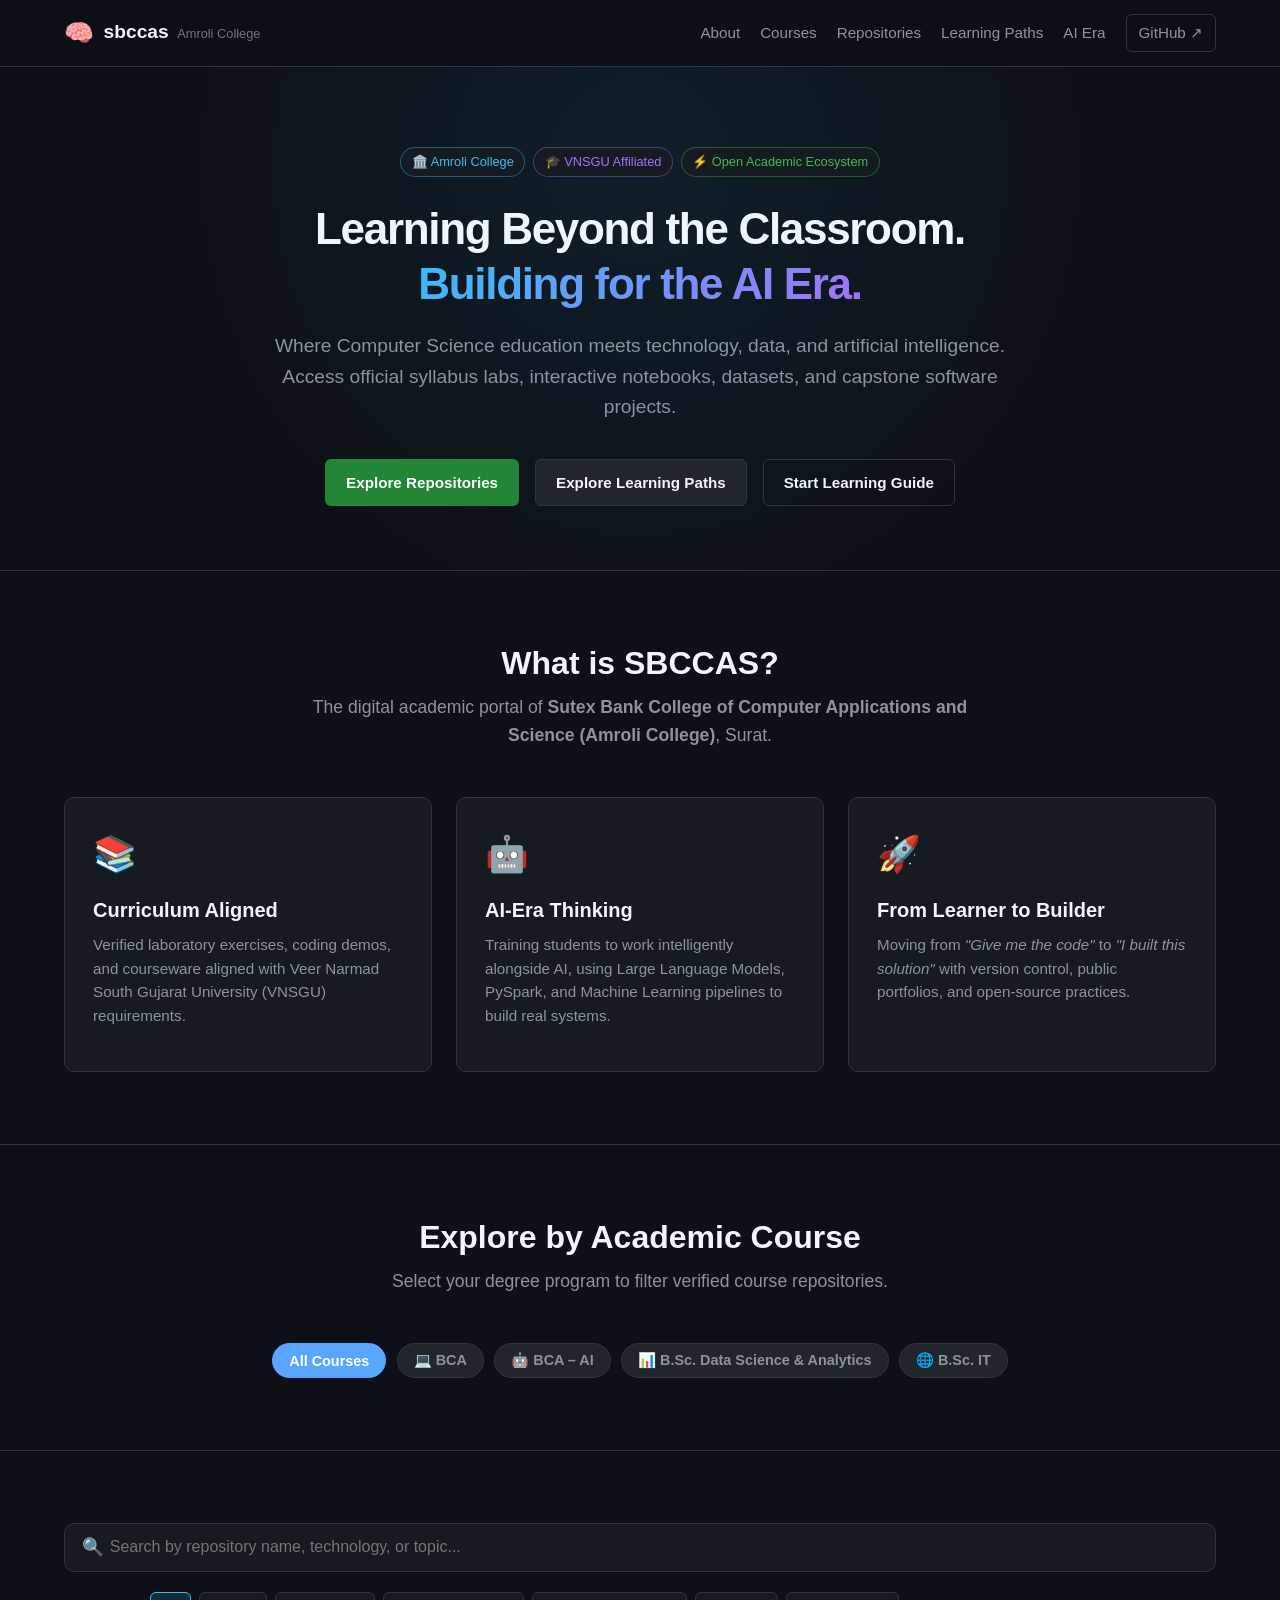
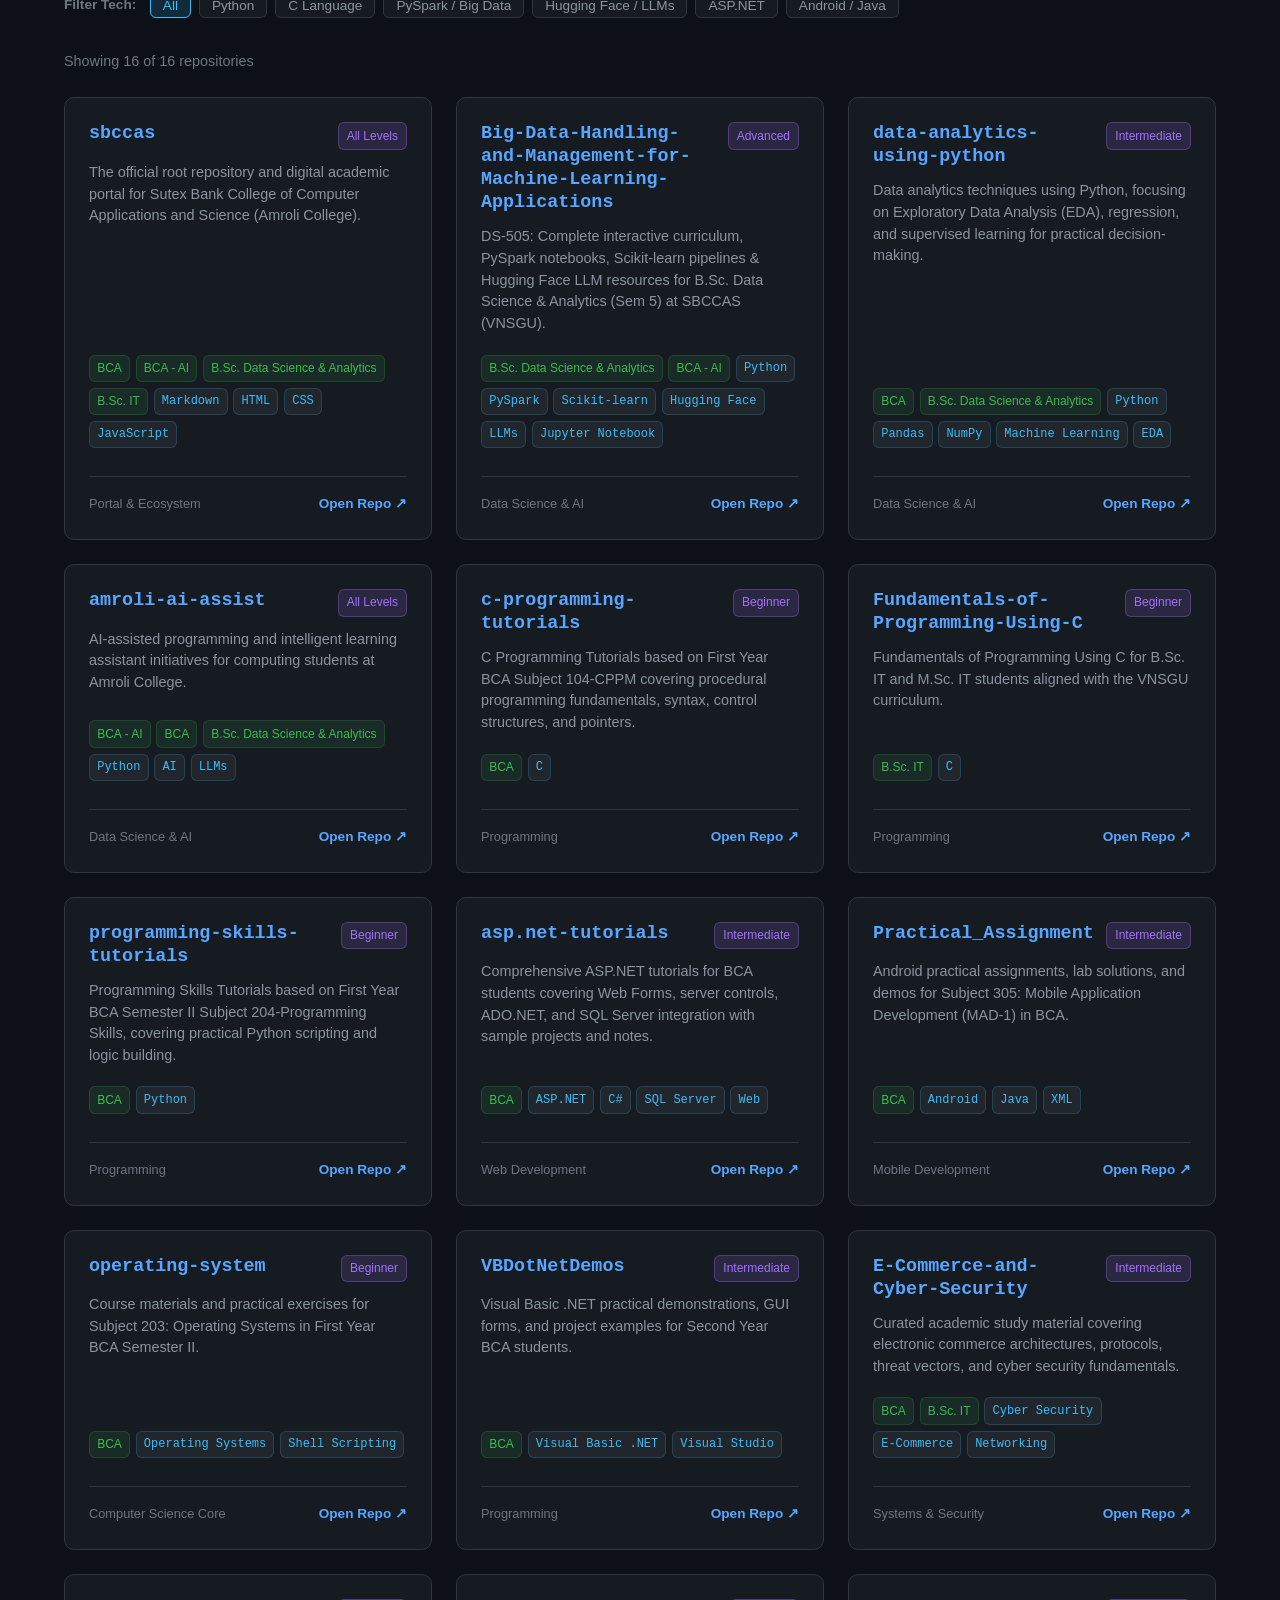
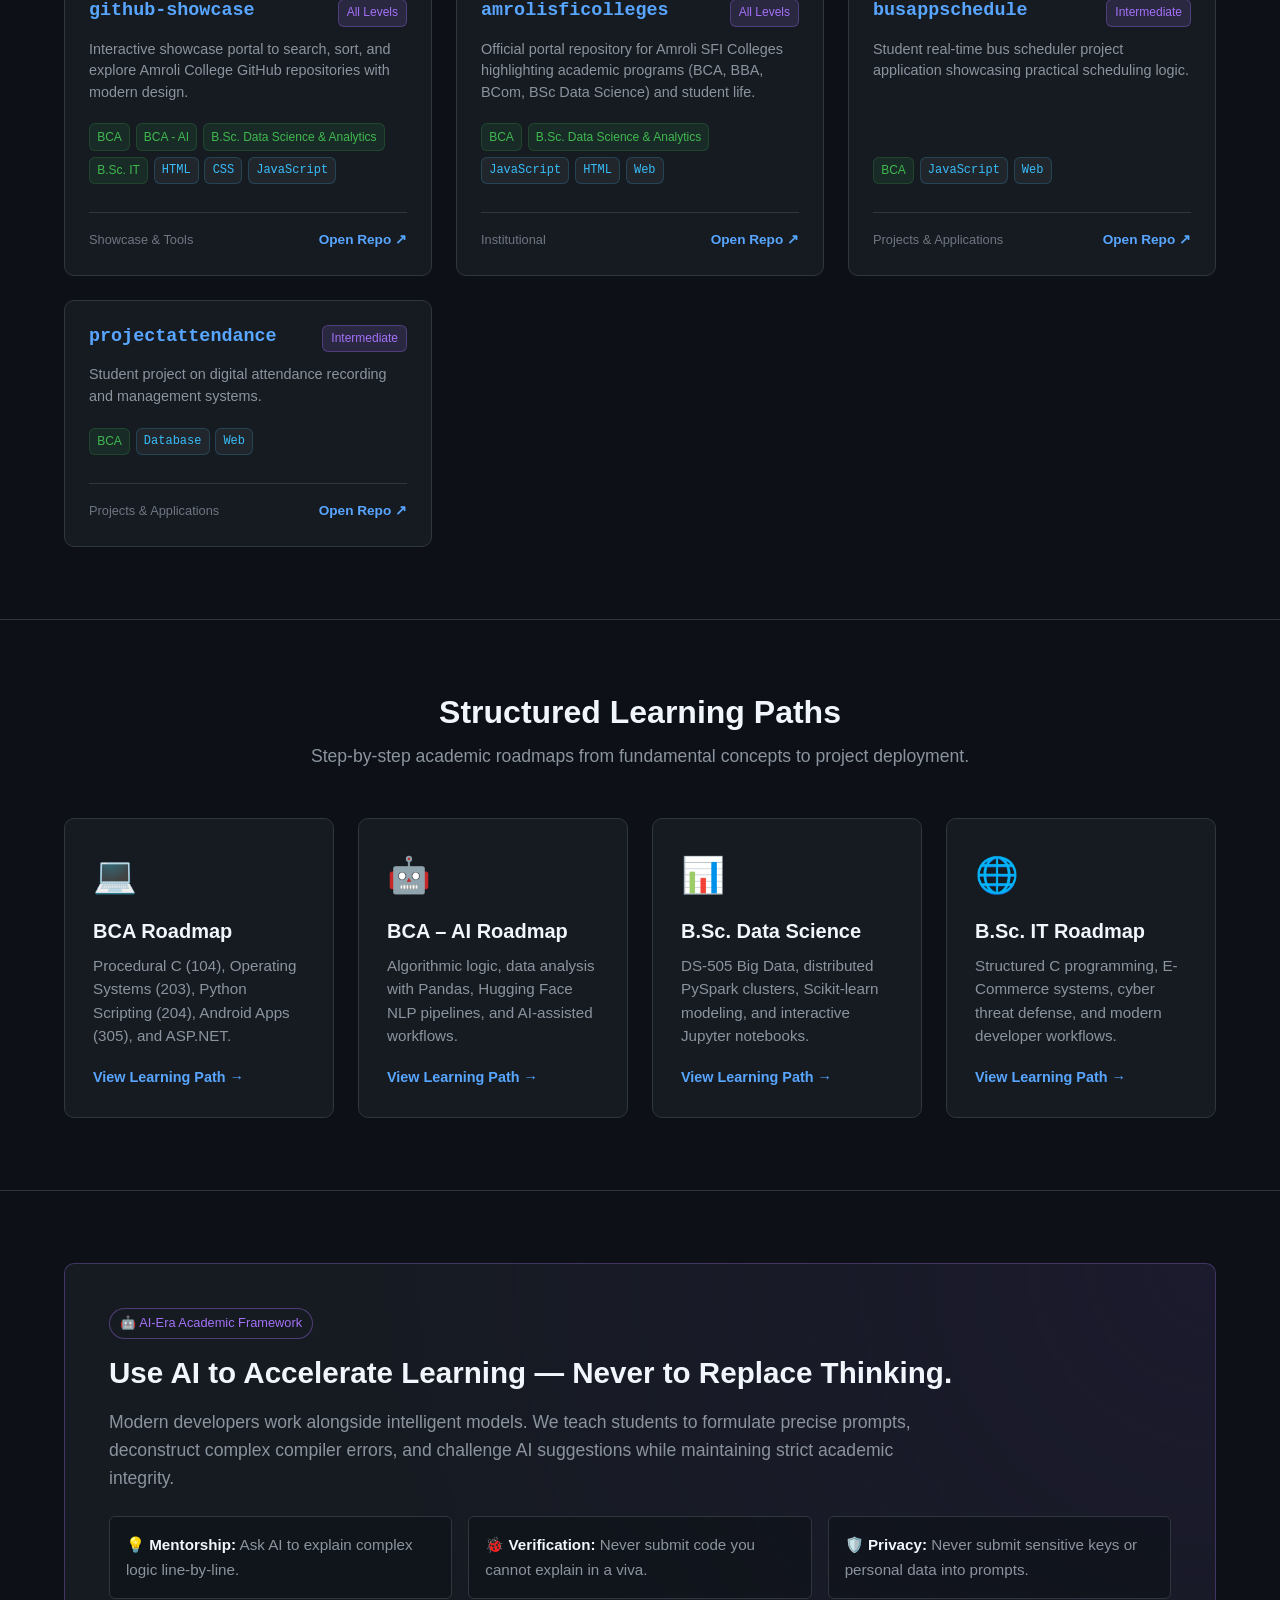
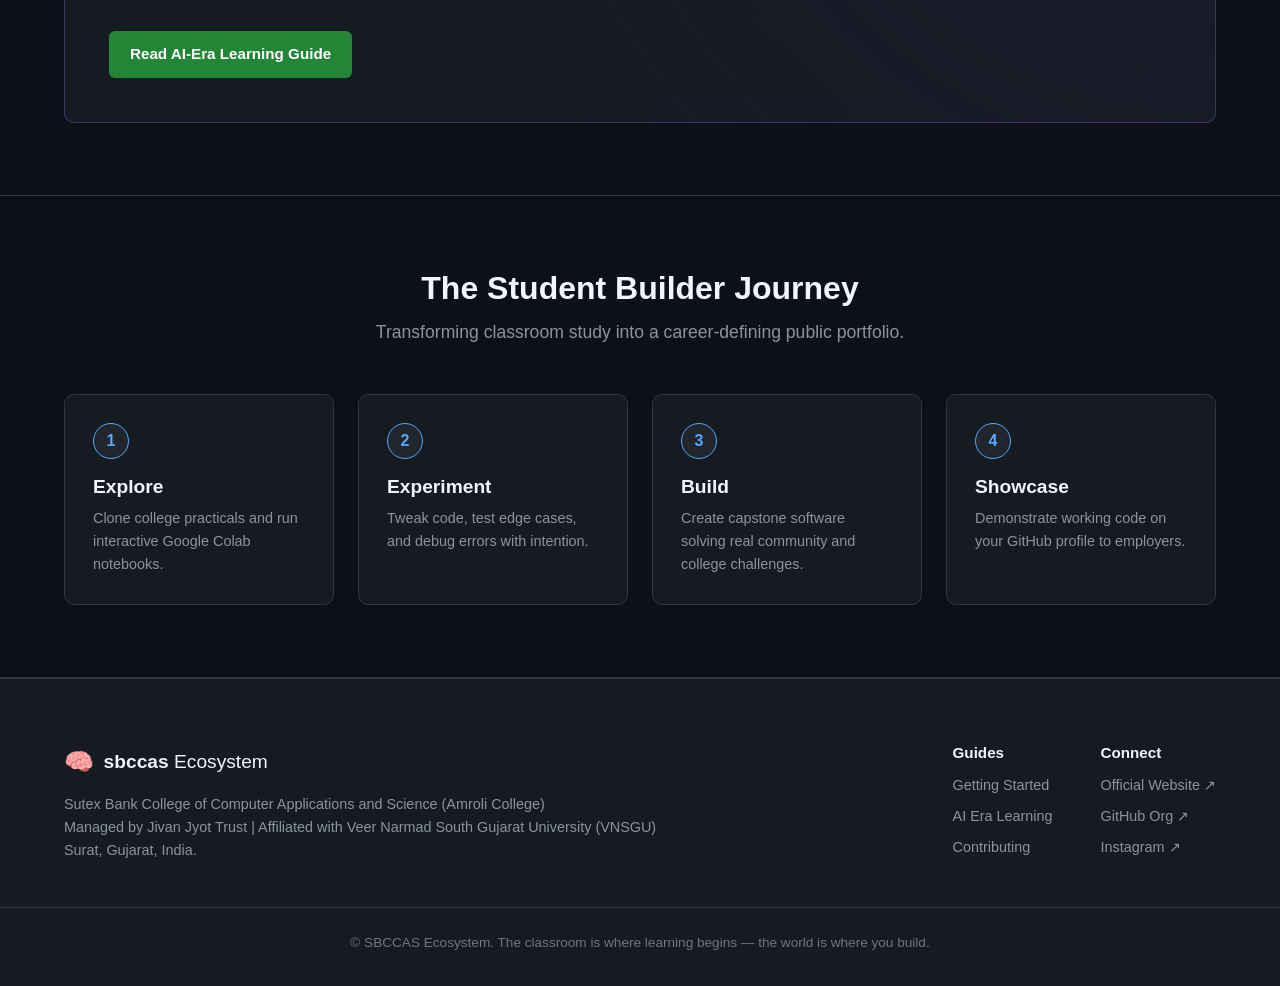
==== index.html @ 08ec1656 "feat(portal): complete Phase 2 digital academic portal and infrastructure" ====
<!DOCTYPE html>
<html lang="en">
<head>
  <meta charset="UTF-8">
  <meta http-equiv="refresh" content="0; url=website/index.html">
  <meta name="viewport" content="width=device-width, initial-scale=1.0">
  <title>SBCCAS — Digital Academic Portal</title>
  <link rel="canonical" href="website/index.html">
  <style>
    body {
      background-color: #0d1117;
      color: #f0f6fc;
      font-family: -apple-system, BlinkMacSystemFont, "Segoe UI", Roboto, sans-serif;
      display: flex;
      flex-direction: column;
      align-items: center;
      justify-content: center;
      height: 100vh;
      margin: 0;
      text-align: center;
    }
    a {
      color: #58a6ff;
      text-decoration: none;
      font-weight: 600;
      margin-top: 1rem;
      display: inline-block;
    }
    a:hover {
      text-decoration: underline;
    }
  </style>
</head>
<body>
  <h1>🧠 SBCCAS Digital Academic Portal</h1>
  <p>Redirecting to portal experience...</p>
  <p><a href="website/index.html">Click here if you are not redirected automatically →</a></p>
  <script>
    window.location.replace("website/index.html");
  </script>
</body>
</html>
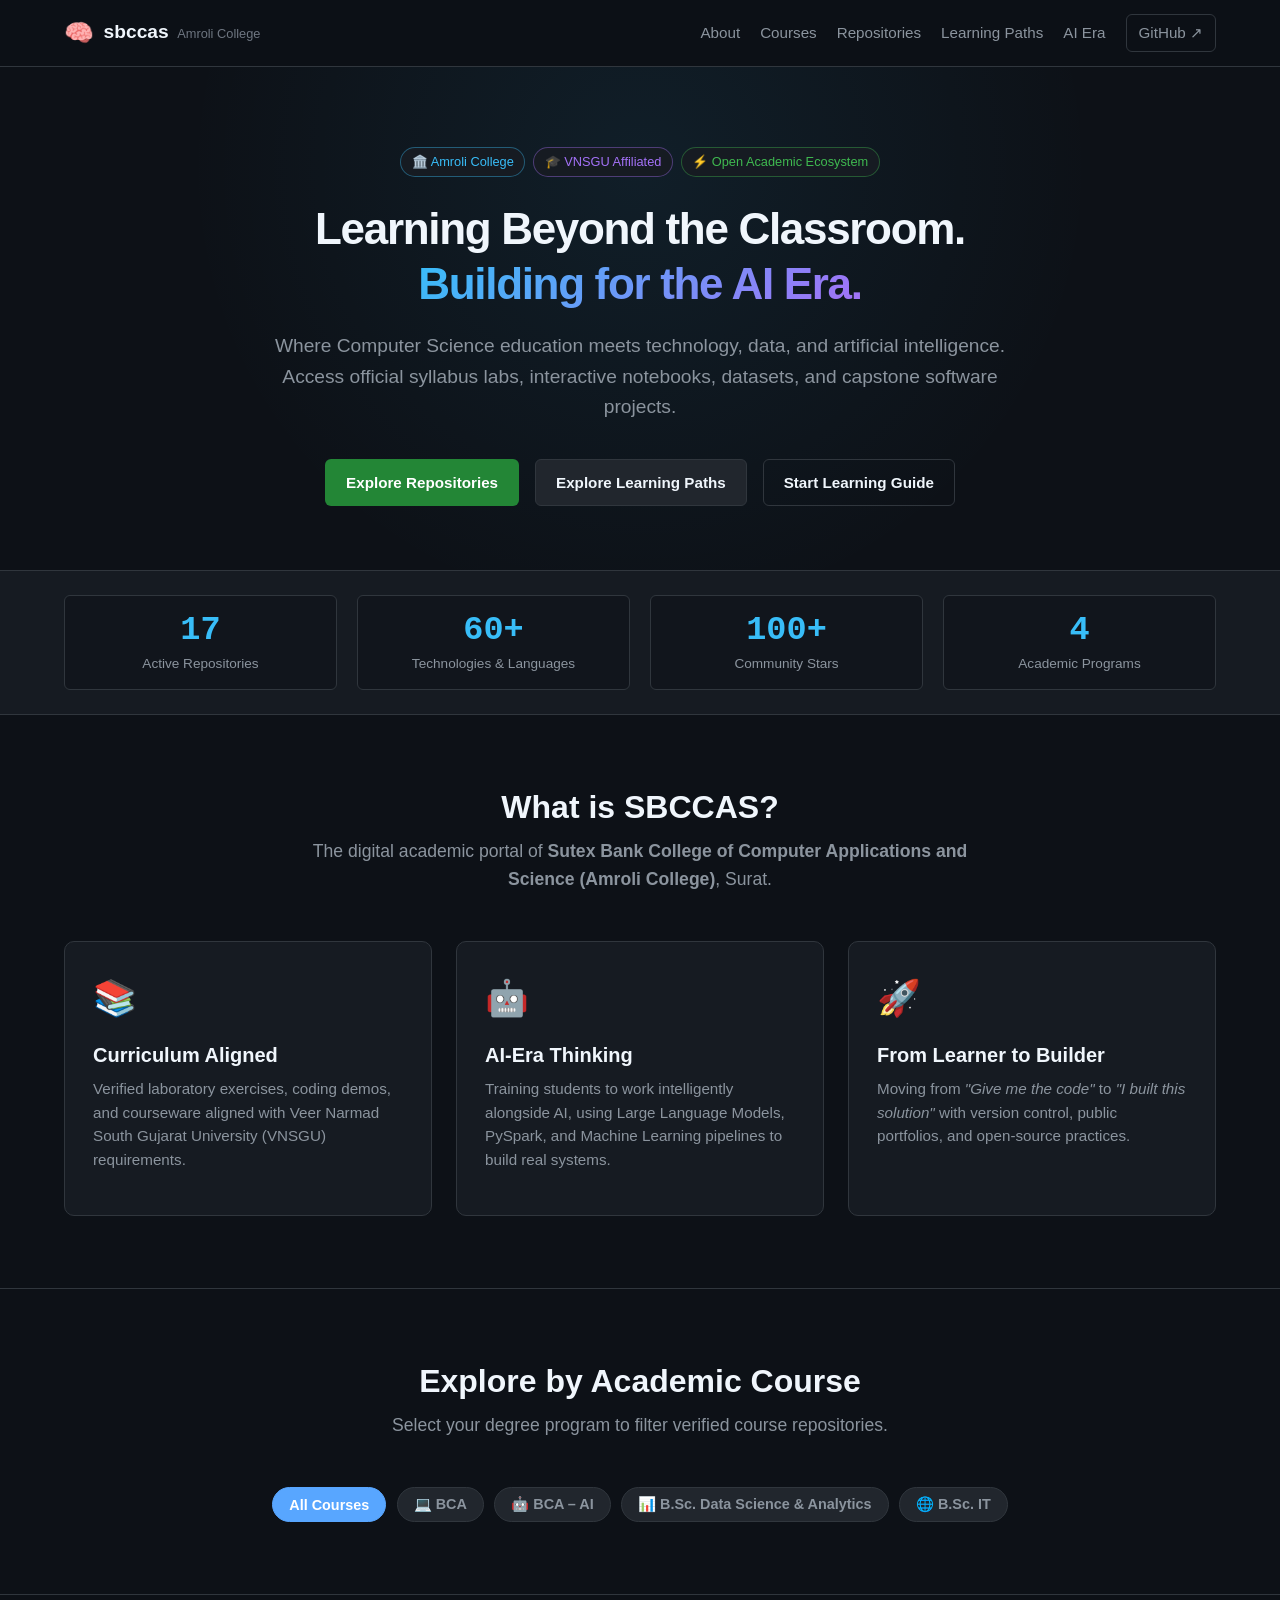
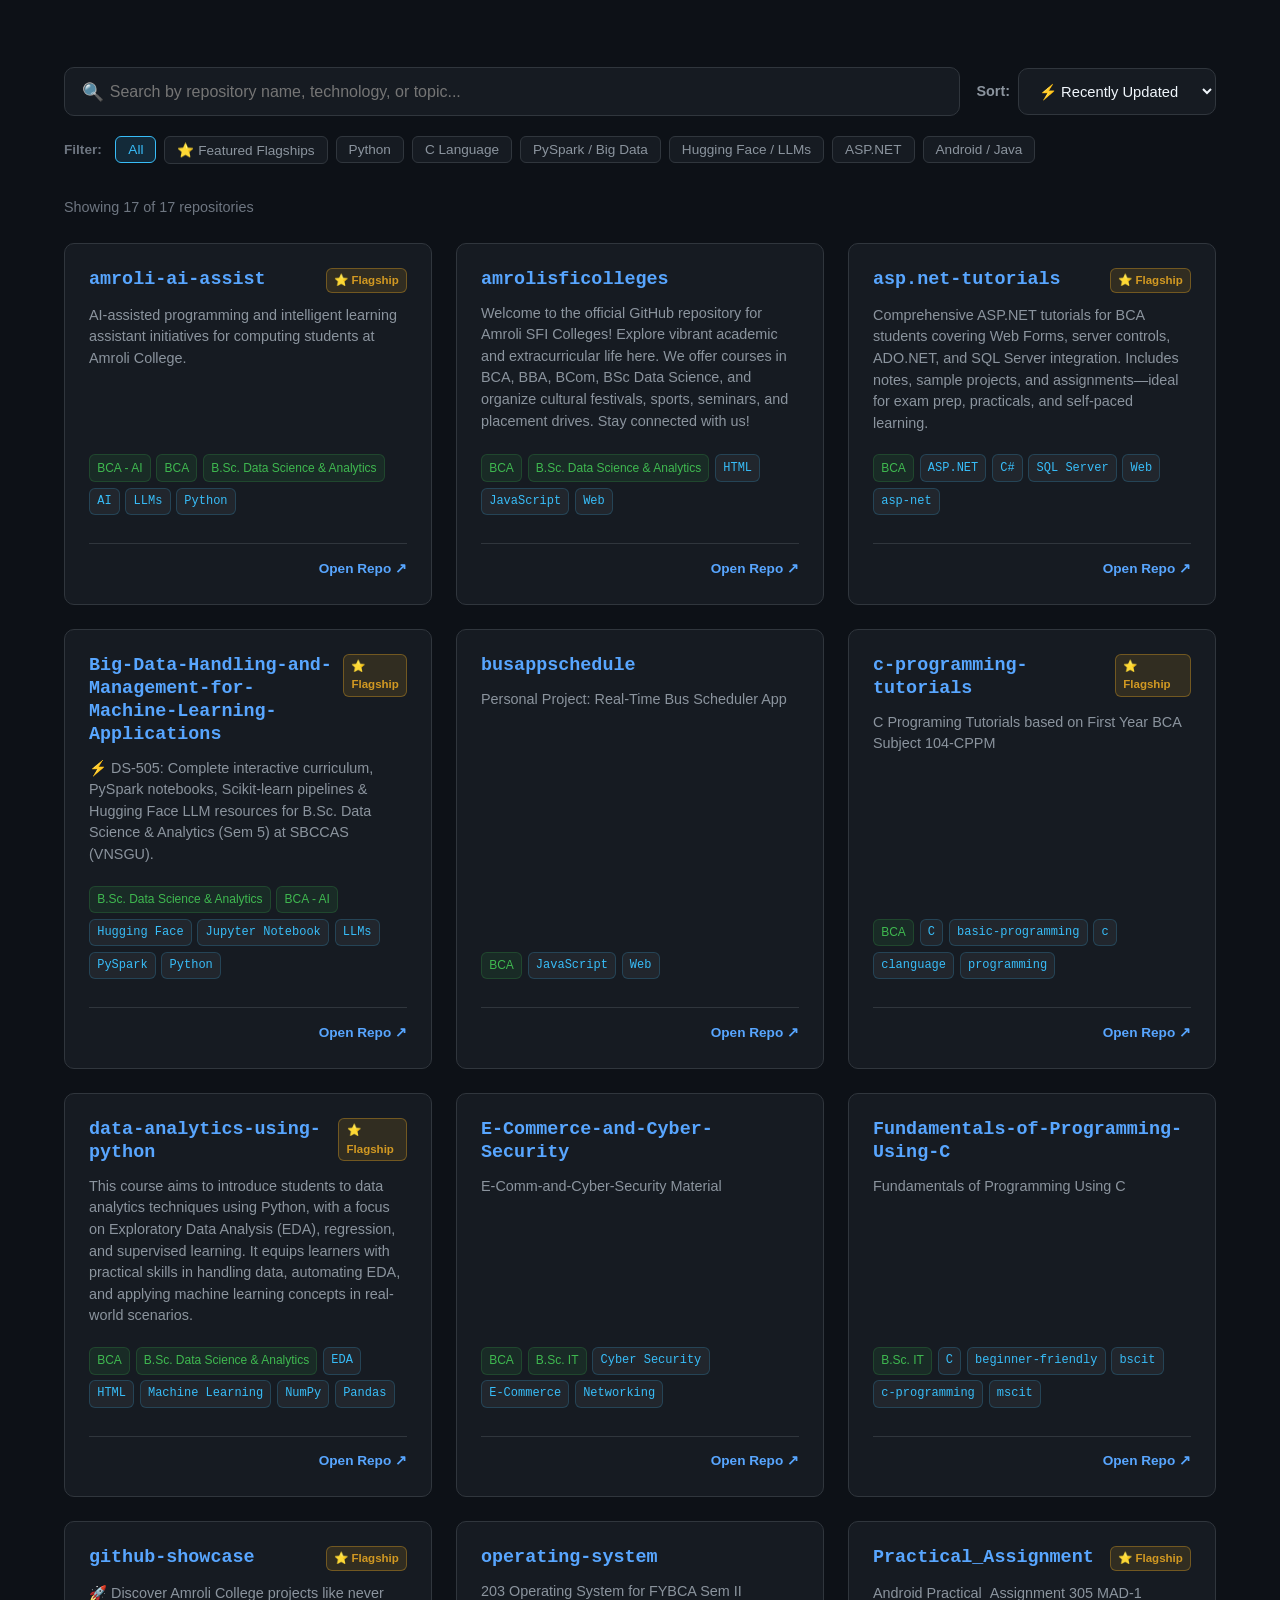
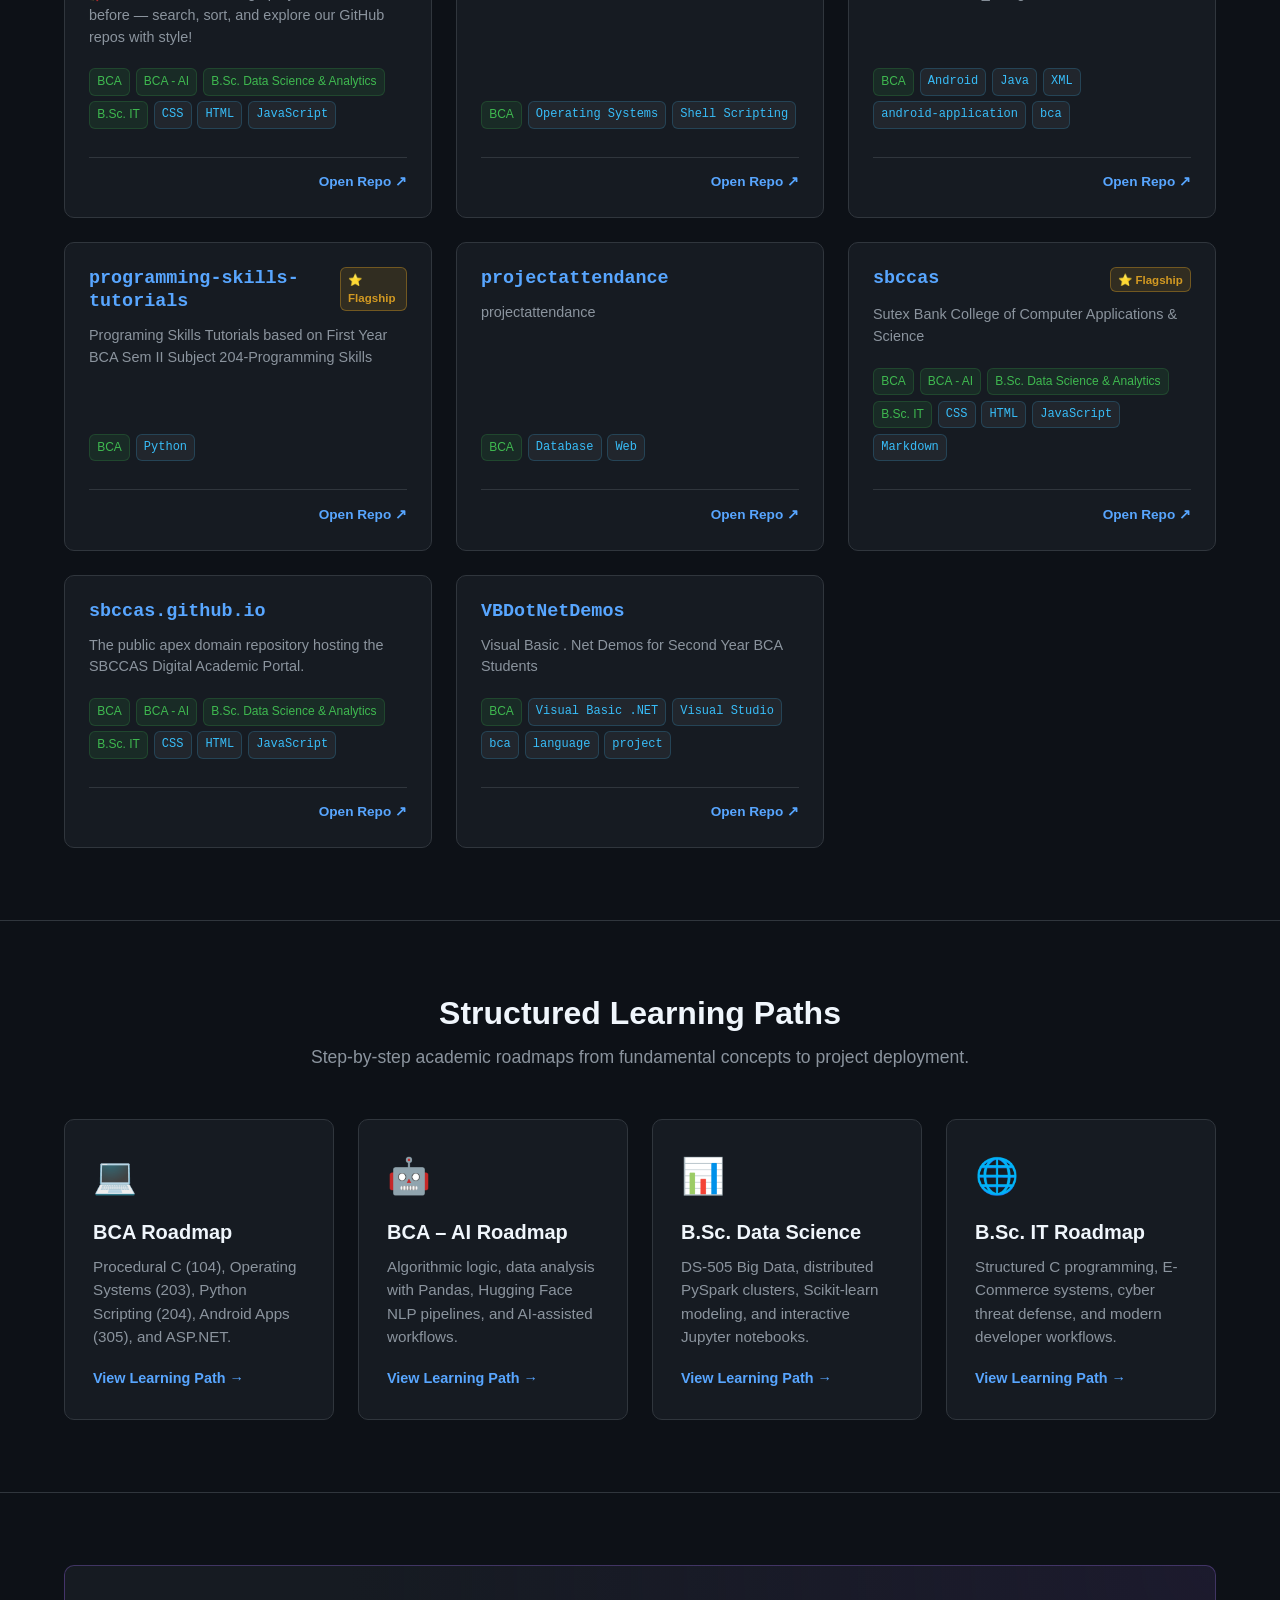
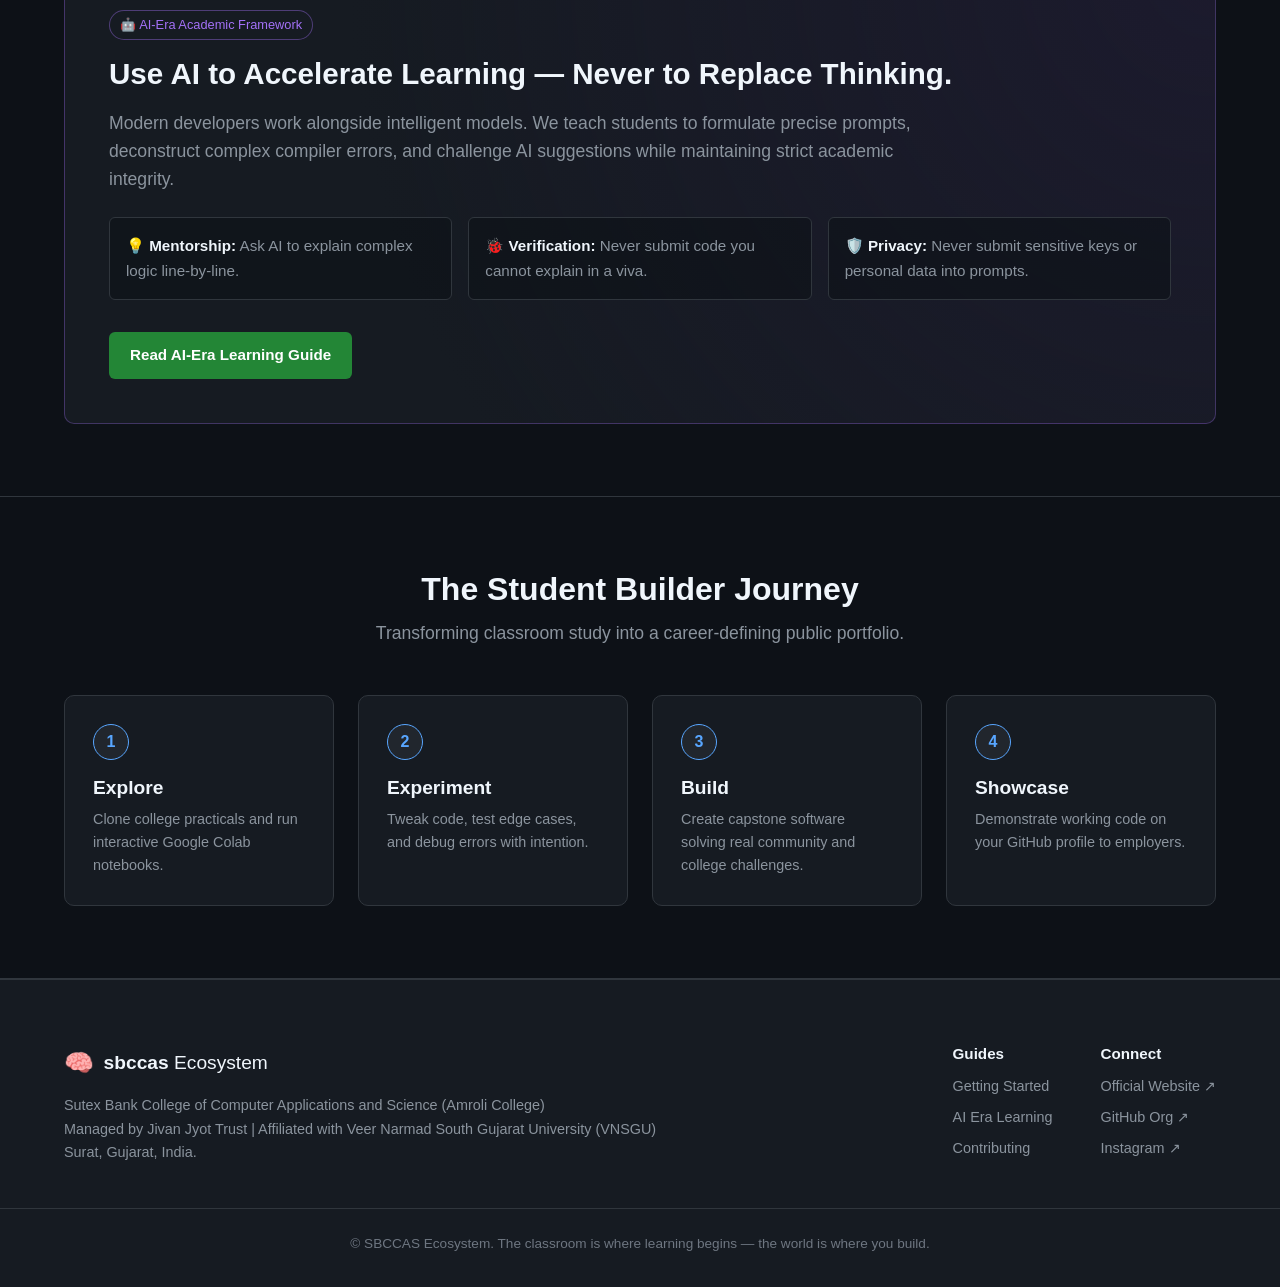
==== commit e53b6fce: "feat(showcase): implement scalable GitHub API discovery, live metrics, sorting, and auto-sync" ====
--- a/index.html
+++ b/index.html
@@ -2,41 +2,315 @@
 <html lang="en">
 <head>
   <meta charset="UTF-8">
-  <meta http-equiv="refresh" content="0; url=website/index.html">
   <meta name="viewport" content="width=device-width, initial-scale=1.0">
-  <title>SBCCAS — Digital Academic Portal</title>
-  <link rel="canonical" href="website/index.html">
-  <style>
-    body {
-      background-color: #0d1117;
-      color: #f0f6fc;
-      font-family: -apple-system, BlinkMacSystemFont, "Segoe UI", Roboto, sans-serif;
-      display: flex;
-      flex-direction: column;
-      align-items: center;
-      justify-content: center;
-      height: 100vh;
-      margin: 0;
-      text-align: center;
-    }
-    a {
-      color: #58a6ff;
-      text-decoration: none;
-      font-weight: 600;
-      margin-top: 1rem;
-      display: inline-block;
-    }
-    a:hover {
-      text-decoration: underline;
-    }
-  </style>
+  <title>SBCCAS — Digital Academic Ecosystem | Amroli College</title>
+  <meta name="description" content="Official academic technology ecosystem of Sutex Bank College of Computer Applications and Science (Amroli College), VNSGU. Learning Beyond the Classroom. Building for the AI Era.">
+  <meta name="keywords" content="SBCCAS, Amroli College, BCA, BCA AI, Data Science, VNSGU, Computer Applications, Python, Machine Learning, GitHub">
+  <meta name="author" content="SBCCAS - Amroli College">
+
+  <!-- Open Graph / Meta -->
+  <meta property="og:type" content="website">
+  <meta property="og:title" content="SBCCAS — Digital Academic Ecosystem">
+  <meta property="og:description" content="Learning Beyond the Classroom. Building for the AI Era. Academic resources, datasets, practical programs, and projects.">
+  <meta property="og:url" content="https://github.com/sbccas">
+
+  <link rel="stylesheet" href="styles.css">
+  <link rel="icon" href="data:image/svg+xml,<svg xmlns='http://www.w3.org/2000/svg' viewBox='0 0 100 100'><text y='.9em' font-size='90'>🧠</text></svg>">
 </head>
 <body>
-  <h1>🧠 SBCCAS Digital Academic Portal</h1>
-  <p>Redirecting to portal experience...</p>
-  <p><a href="website/index.html">Click here if you are not redirected automatically →</a></p>
-  <script>
-    window.location.replace("website/index.html");
-  </script>
+  <!-- Header / Navigation -->
+  <header class="site-header" role="banner">
+    <div class="container header-container">
+      <a href="#" class="brand" aria-label="SBCCAS Home">
+        <span class="brand-icon">🧠</span>
+        <span class="brand-text"><strong>sbccas</strong> <small class="brand-sub">Amroli College</small></span>
+      </a>
+      <nav class="site-nav" role="navigation" aria-label="Main Navigation">
+        <a href="#about">About</a>
+        <a href="#courses">Courses</a>
+        <a href="#catalog">Repositories</a>
+        <a href="#learning-paths">Learning Paths</a>
+        <a href="#ai-era">AI Era</a>
+        <a href="https://github.com/sbccas" target="_blank" rel="noopener noreferrer" class="btn btn-sm btn-outline">GitHub ↗</a>
+      </nav>
+    </div>
+  </header>
+
+  <!-- Hero Section -->
+  <section class="hero-section" id="hero">
+    <div class="container hero-container">
+      <div class="hero-badge-strip">
+        <span class="pill pill-cyan">🏛️ Amroli College</span>
+        <span class="pill pill-purple">🎓 VNSGU Affiliated</span>
+        <span class="pill pill-green">⚡ Open Academic Ecosystem</span>
+      </div>
+      <h1 class="hero-title">
+        Learning Beyond the Classroom.<br>
+        <span class="gradient-text">Building for the AI Era.</span>
+      </h1>
+      <p class="hero-subtitle">
+        Where Computer Science education meets technology, data, and artificial intelligence. 
+        Access official syllabus labs, interactive notebooks, datasets, and capstone software projects.
+      </p>
+      <div class="hero-actions">
+        <a href="#catalog" class="btn btn-primary">Explore Repositories</a>
+        <a href="#learning-paths" class="btn btn-secondary">Explore Learning Paths</a>
+        <a href="docs/GETTING_STARTED.md" class="btn btn-outline">Start Learning Guide</a>
+      </div>
+    </div>
+  </section>
+
+  <!-- Ecosystem Live Statistics -->
+  <section class="stats-strip" id="stats" aria-label="Ecosystem Live Metrics">
+    <div class="container stats-container">
+      <div class="stat-card">
+        <span class="stat-number" id="stat-total-repos">--</span>
+        <span class="stat-label">Active Repositories</span>
+      </div>
+      <div class="stat-card">
+        <span class="stat-number" id="stat-techs">--</span>
+        <span class="stat-label">Technologies & Languages</span>
+      </div>
+      <div class="stat-card">
+        <span class="stat-number" id="stat-stars">--</span>
+        <span class="stat-label">Community Stars</span>
+      </div>
+      <div class="stat-card">
+        <span class="stat-number" id="stat-courses">4</span>
+        <span class="stat-label">Academic Programs</span>
+      </div>
+    </div>
+  </section>
+
+  <!-- What is SBCCAS -->
+  <section class="section section-about" id="about">
+    <div class="container">
+      <div class="section-header">
+        <h2 class="section-title">What is SBCCAS?</h2>
+        <p class="section-lead">
+          The digital academic portal of <strong>Sutex Bank College of Computer Applications and Science (Amroli College)</strong>, Surat.
+        </p>
+      </div>
+
+      <div class="grid-3">
+        <div class="card info-card">
+          <div class="card-icon">📚</div>
+          <h3>Curriculum Aligned</h3>
+          <p>Verified laboratory exercises, coding demos, and courseware aligned with Veer Narmad South Gujarat University (VNSGU) requirements.</p>
+        </div>
+        <div class="card info-card">
+          <div class="card-icon">🤖</div>
+          <h3>AI-Era Thinking</h3>
+          <p>Training students to work intelligently alongside AI, using Large Language Models, PySpark, and Machine Learning pipelines to build real systems.</p>
+        </div>
+        <div class="card info-card">
+          <div class="card-icon">🚀</div>
+          <h3>From Learner to Builder</h3>
+          <p>Moving from <em>"Give me the code"</em> to <em>"I built this solution"</em> with version control, public portfolios, and open-source practices.</p>
+        </div>
+      </div>
+    </div>
+  </section>
+
+  <!-- Explore by Course -->
+  <section class="section section-courses" id="courses">
+    <div class="container">
+      <div class="section-header">
+        <h2 class="section-title">Explore by Academic Course</h2>
+        <p class="section-lead">Select your degree program to filter verified course repositories.</p>
+      </div>
+
+      <div class="filter-pills" id="course-filter-group" role="group" aria-label="Course Filters">
+        <button class="filter-pill active" data-course="all">All Courses</button>
+        <button class="filter-pill" data-course="BCA">💻 BCA</button>
+        <button class="filter-pill" data-course="BCA - AI">🤖 BCA – AI</button>
+        <button class="filter-pill" data-course="B.Sc. Data Science & Analytics">📊 B.Sc. Data Science & Analytics</button>
+        <button class="filter-pill" data-course="B.Sc. IT">🌐 B.Sc. IT</button>
+      </div>
+    </div>
+  </section>
+
+  <!-- Repository Catalog & Discovery -->
+  <section class="section section-catalog" id="catalog">
+    <div class="container">
+      <div class="catalog-control-panel">
+        <div class="catalog-controls-row">
+          <div class="search-box">
+            <span class="search-icon" aria-hidden="true">🔍</span>
+            <input type="text" id="repo-search" placeholder="Search by repository name, technology, or topic..." aria-label="Search repositories">
+            <button id="clear-search" class="clear-btn" aria-label="Clear search">✕</button>
+          </div>
+          <div class="sort-box">
+            <label for="repo-sort" class="sort-label">Sort:</label>
+            <select id="repo-sort" class="sort-select" aria-label="Sort repositories">
+              <option value="updated">⚡ Recently Updated</option>
+              <option value="stars">⭐ Most Stars</option>
+              <option value="forks">🍴 Most Forked</option>
+              <option value="name">🔤 Alphabetical (A–Z)</option>
+            </select>
+          </div>
+        </div>
+
+        <div class="tech-filter-bar" id="tech-filter-group" role="group" aria-label="Technology Filters">
+          <span class="tech-filter-label">Filter:</span>
+          <button class="tech-pill active" data-tech="all">All</button>
+          <button class="tech-pill" data-tech="featured">⭐ Featured Flagships</button>
+          <button class="tech-pill" data-tech="Python">Python</button>
+          <button class="tech-pill" data-tech="C">C Language</button>
+          <button class="tech-pill" data-tech="PySpark">PySpark / Big Data</button>
+          <button class="tech-pill" data-tech="Hugging Face">Hugging Face / LLMs</button>
+          <button class="tech-pill" data-tech="ASP.NET">ASP.NET</button>
+          <button class="tech-pill" data-tech="Android">Android / Java</button>
+        </div>
+      </div>
+
+      <div class="catalog-meta">
+        <span id="catalog-count">Showing repositories...</span>
+      </div>
+
+      <!-- Repositories Grid Container -->
+      <div id="repositories-grid" class="repositories-grid" aria-live="polite">
+        <div class="loading-state">Loading repository ecosystem...</div>
+      </div>
+    </div>
+  </section>
+
+  <!-- Learning Paths Section -->
+  <section class="section section-paths" id="learning-paths">
+    <div class="container">
+      <div class="section-header">
+        <h2 class="section-title">Structured Learning Paths</h2>
+        <p class="section-lead">Step-by-step academic roadmaps from fundamental concepts to project deployment.</p>
+      </div>
+
+      <div class="grid-4">
+        <div class="card path-card">
+          <div class="path-icon">💻</div>
+          <h3>BCA Roadmap</h3>
+          <p>Procedural C (104), Operating Systems (203), Python Scripting (204), Android Apps (305), and ASP.NET.</p>
+          <a href="docs/learning-paths/bca.md" class="card-link">View Learning Path →</a>
+        </div>
+        <div class="card path-card">
+          <div class="path-icon">🤖</div>
+          <h3>BCA – AI Roadmap</h3>
+          <p>Algorithmic logic, data analysis with Pandas, Hugging Face NLP pipelines, and AI-assisted workflows.</p>
+          <a href="docs/learning-paths/bca-ai.md" class="card-link">View Learning Path →</a>
+        </div>
+        <div class="card path-card">
+          <div class="path-icon">📊</div>
+          <h3>B.Sc. Data Science</h3>
+          <p>DS-505 Big Data, distributed PySpark clusters, Scikit-learn modeling, and interactive Jupyter notebooks.</p>
+          <a href="docs/learning-paths/bsc-data-science.md" class="card-link">View Learning Path →</a>
+        </div>
+        <div class="card path-card">
+          <div class="path-icon">🌐</div>
+          <h3>B.Sc. IT Roadmap</h3>
+          <p>Structured C programming, E-Commerce systems, cyber threat defense, and modern developer workflows.</p>
+          <a href="docs/learning-paths/bsc-it.md" class="card-link">View Learning Path →</a>
+        </div>
+      </div>
+    </div>
+  </section>
+
+  <!-- AI-Era Learning Section -->
+  <section class="section section-ai" id="ai-era">
+    <div class="container">
+      <div class="card ai-card">
+        <div class="ai-content">
+          <span class="pill pill-purple">🤖 AI-Era Academic Framework</span>
+          <h2 class="ai-title">Use AI to Accelerate Learning — Never to Replace Thinking.</h2>
+          <p class="ai-text">
+            Modern developers work alongside intelligent models. We teach students to formulate precise prompts, deconstruct complex compiler errors, and challenge AI suggestions while maintaining strict academic integrity.
+          </p>
+          <div class="ai-principles">
+            <div class="principle-item">
+              <strong>💡 Mentorship:</strong> Ask AI to explain complex logic line-by-line.
+            </div>
+            <div class="principle-item">
+              <strong>🐞 Verification:</strong> Never submit code you cannot explain in a viva.
+            </div>
+            <div class="principle-item">
+              <strong>🛡️ Privacy:</strong> Never submit sensitive keys or personal data into prompts.
+            </div>
+          </div>
+          <div class="ai-actions">
+            <a href="docs/AI_ERA_LEARNING.md" class="btn btn-primary">Read AI-Era Learning Guide</a>
+          </div>
+        </div>
+      </div>
+    </div>
+  </section>
+
+  <!-- How GitHub Fits into Student Learning -->
+  <section class="section section-journey" id="journey">
+    <div class="container">
+      <div class="section-header">
+        <h2 class="section-title">The Student Builder Journey</h2>
+        <p class="section-lead">Transforming classroom study into a career-defining public portfolio.</p>
+      </div>
+
+      <div class="journey-steps">
+        <div class="step-card">
+          <div class="step-num">1</div>
+          <h4>Explore</h4>
+          <p>Clone college practicals and run interactive Google Colab notebooks.</p>
+        </div>
+        <div class="step-card">
+          <div class="step-num">2</div>
+          <h4>Experiment</h4>
+          <p>Tweak code, test edge cases, and debug errors with intention.</p>
+        </div>
+        <div class="step-card">
+          <div class="step-num">3</div>
+          <h4>Build</h4>
+          <p>Create capstone software solving real community and college challenges.</p>
+        </div>
+        <div class="step-card">
+          <div class="step-num">4</div>
+          <h4>Showcase</h4>
+          <p>Demonstrate working code on your GitHub profile to employers.</p>
+        </div>
+      </div>
+    </div>
+  </section>
+
+  <!-- Call to Action / Footer -->
+  <footer class="site-footer" role="contentinfo">
+    <div class="container footer-container">
+      <div class="footer-info">
+        <div class="brand footer-brand">
+          <span class="brand-icon">🧠</span>
+          <span class="brand-text"><strong>sbccas</strong> Ecosystem</span>
+        </div>
+        <p class="footer-desc">
+          Sutex Bank College of Computer Applications and Science (Amroli College)<br>
+          Managed by Jivan Jyot Trust | Affiliated with Veer Narmad South Gujarat University (VNSGU)<br>
+          Surat, Gujarat, India.
+        </p>
+      </div>
+
+      <div class="footer-links">
+        <div class="link-group">
+          <h5>Guides</h5>
+          <a href="docs/GETTING_STARTED.md">Getting Started</a>
+          <a href="docs/AI_ERA_LEARNING.md">AI Era Learning</a>
+          <a href="docs/CONTRIBUTING.md">Contributing</a>
+        </div>
+        <div class="link-group">
+          <h5>Connect</h5>
+          <a href="https://www.amrolicollege.ac.in" target="_blank" rel="noopener noreferrer">Official Website ↗</a>
+          <a href="https://github.com/sbccas" target="_blank" rel="noopener noreferrer">GitHub Org ↗</a>
+          <a href="https://www.instagram.com/amrolibca/" target="_blank" rel="noopener noreferrer">Instagram ↗</a>
+        </div>
+      </div>
+    </div>
+    <div class="footer-bottom">
+      <div class="container">
+        <p>&copy; SBCCAS Ecosystem. The classroom is where learning begins — the world is where you build.</p>
+      </div>
+    </div>
+  </footer>
+
+  <script src="script.js"></script>
 </body>
 </html>
--- a/styles.css
+++ b/styles.css
@@ -0,0 +1,841 @@
+/* ==========================================================================
+   SBCCAS Digital Academic Portal Styles
+   Futuristic / Academic Cyber-Minimalist Theme
+   ========================================================================== */
+
+:root {
+  --bg-primary: #0d1117;
+  --bg-secondary: #161b22;
+  --bg-card: #21262d;
+  --bg-card-hover: #262c36;
+  --border-color: #30363d;
+  --border-highlight: #388bfd33;
+
+  --text-primary: #f0f6fc;
+  --text-secondary: #8b949e;
+  --text-muted: #6e7681;
+
+  --accent-blue: #58a6ff;
+  --accent-cyan: #38bdf8;
+  --accent-purple: #a371f7;
+  --accent-green: #3fb950;
+  --accent-orange: #d29922;
+
+  --font-sans: -apple-system, BlinkMacSystemFont, "Segoe UI", Roboto, Helvetica, Arial, sans-serif;
+  --font-mono: ui-monospace, SFMono-Regular, "SF Mono", Menlo, Consolas, monospace;
+
+  --transition-speed: 0.2s;
+  --radius-sm: 6px;
+  --radius-md: 10px;
+  --radius-lg: 16px;
+}
+
+* {
+  box-sizing: border-box;
+  margin: 0;
+  padding: 0;
+}
+
+html {
+  scroll-behavior: smooth;
+}
+
+body {
+  font-family: var(--font-sans);
+  background-color: var(--bg-primary);
+  color: var(--text-primary);
+  line-height: 1.6;
+  -webkit-font-smoothing: antialiased;
+  overflow-x: hidden;
+}
+
+/* Layout Utilities */
+.container {
+  width: 100%;
+  max-width: 1200px;
+  margin: 0 auto;
+  padding: 0 1.5rem;
+}
+
+/* Typography & Links */
+a {
+  color: var(--accent-blue);
+  text-decoration: none;
+  transition: color var(--transition-speed);
+}
+
+a:hover {
+  text-decoration: underline;
+}
+
+h1, h2, h3, h4, h5 {
+  color: var(--text-primary);
+  font-weight: 700;
+  line-height: 1.25;
+}
+
+.gradient-text {
+  background: linear-gradient(135deg, var(--accent-cyan), var(--accent-purple));
+  -webkit-background-clip: text;
+  -webkit-text-fill-color: transparent;
+}
+
+/* Header */
+.site-header {
+  position: sticky;
+  top: 0;
+  z-index: 100;
+  background-color: rgba(13, 17, 23, 0.85);
+  backdrop-filter: blur(12px);
+  border-bottom: 1px solid var(--border-color);
+  padding: 0.85rem 0;
+}
+
+.header-container {
+  display: flex;
+  justify-content: space-between;
+  align-items: center;
+}
+
+.brand {
+  display: flex;
+  align-items: center;
+  gap: 0.6rem;
+  color: var(--text-primary);
+  font-size: 1.2rem;
+  text-decoration: none;
+}
+
+.brand-icon {
+  font-size: 1.5rem;
+}
+
+.brand-sub {
+  color: var(--text-muted);
+  font-size: 0.8rem;
+  font-weight: 400;
+  margin-left: 0.2rem;
+}
+
+.site-nav {
+  display: flex;
+  align-items: center;
+  gap: 1.25rem;
+}
+
+.site-nav a {
+  color: var(--text-secondary);
+  font-size: 0.95rem;
+  font-weight: 500;
+}
+
+.site-nav a:hover {
+  color: var(--text-primary);
+  text-decoration: none;
+}
+
+/* Buttons */
+.btn {
+  display: inline-flex;
+  align-items: center;
+  justify-content: center;
+  padding: 0.65rem 1.25rem;
+  border-radius: var(--radius-sm);
+  font-size: 0.95rem;
+  font-weight: 600;
+  cursor: pointer;
+  transition: all var(--transition-speed);
+  border: 1px solid transparent;
+  text-decoration: none !important;
+}
+
+.btn-primary {
+  background-color: #238636;
+  color: #ffffff;
+}
+
+.btn-primary:hover {
+  background-color: #2ea043;
+}
+
+.btn-secondary {
+  background-color: var(--bg-card);
+  border-color: var(--border-color);
+  color: var(--text-primary);
+}
+
+.btn-secondary:hover {
+  background-color: var(--bg-card-hover);
+  border-color: var(--accent-blue);
+}
+
+.btn-outline {
+  background: transparent;
+  border-color: var(--border-color);
+  color: var(--text-primary);
+}
+
+.btn-outline:hover {
+  border-color: var(--accent-blue);
+  background-color: rgba(88, 166, 255, 0.1);
+}
+
+.btn-sm {
+  padding: 0.35rem 0.75rem;
+  font-size: 0.85rem;
+}
+
+/* Hero Section */
+.hero-section {
+  padding: 5rem 0 4rem;
+  text-align: center;
+  border-bottom: 1px solid var(--border-color);
+  background: radial-gradient(circle at 50% 20%, rgba(56, 189, 248, 0.08) 0%, transparent 60%);
+}
+
+.hero-badge-strip {
+  display: flex;
+  justify-content: center;
+  flex-wrap: wrap;
+  gap: 0.5rem;
+  margin-bottom: 1.5rem;
+}
+
+.hero-title {
+  font-size: 2.75rem;
+  margin-bottom: 1.25rem;
+  letter-spacing: -0.03em;
+}
+
+.hero-subtitle {
+  font-size: 1.2rem;
+  color: var(--text-secondary);
+  max-width: 760px;
+  margin: 0 auto 2.25rem;
+}
+
+.hero-actions {
+  display: flex;
+  justify-content: center;
+  flex-wrap: wrap;
+  gap: 1rem;
+}
+
+/* Ecosystem Statistics Strip */
+.stats-strip {
+  background-color: var(--bg-secondary);
+  border-bottom: 1px solid var(--border-color);
+  padding: 1.5rem 0;
+}
+
+.stats-container {
+  display: grid;
+  grid-template-columns: repeat(auto-fit, minmax(200px, 1fr));
+  gap: 1.25rem;
+  text-align: center;
+}
+
+.stat-card {
+  padding: 0.85rem 1rem;
+  background-color: rgba(13, 17, 23, 0.5);
+  border: 1px solid var(--border-color);
+  border-radius: var(--radius-sm);
+  transition: border-color var(--transition-speed);
+}
+
+.stat-card:hover {
+  border-color: var(--accent-cyan);
+}
+
+.stat-number {
+  display: block;
+  font-size: 2.1rem;
+  font-weight: 800;
+  font-family: var(--font-mono);
+  color: var(--accent-cyan);
+  line-height: 1.2;
+}
+
+.stat-label {
+  font-size: 0.85rem;
+  color: var(--text-secondary);
+  font-weight: 500;
+  margin-top: 0.25rem;
+}
+
+/* Badges & Pills */
+.pill {
+  display: inline-flex;
+  align-items: center;
+  gap: 0.35rem;
+  padding: 0.25rem 0.65rem;
+  border-radius: 9999px;
+  font-size: 0.8rem;
+  font-weight: 500;
+  border: 1px solid var(--border-color);
+  background-color: var(--bg-secondary);
+}
+
+.pill-cyan { border-color: rgba(56, 189, 248, 0.4); color: var(--accent-cyan); }
+.pill-purple { border-color: rgba(163, 113, 247, 0.4); color: var(--accent-purple); }
+.pill-green { border-color: rgba(63, 185, 80, 0.4); color: var(--accent-green); }
+
+/* Common Sections */
+.section {
+  padding: 4.5rem 0;
+  border-bottom: 1px solid var(--border-color);
+}
+
+.section-header {
+  text-align: center;
+  margin-bottom: 3rem;
+}
+
+.section-title {
+  font-size: 2rem;
+  margin-bottom: 0.6rem;
+}
+
+.section-lead {
+  color: var(--text-secondary);
+  font-size: 1.1rem;
+  max-width: 680px;
+  margin: 0 auto;
+}
+
+/* Grids */
+.grid-3 {
+  display: grid;
+  grid-template-columns: repeat(auto-fit, minmax(300px, 1fr));
+  gap: 1.5rem;
+}
+
+.grid-4 {
+  display: grid;
+  grid-template-columns: repeat(auto-fit, minmax(250px, 1fr));
+  gap: 1.5rem;
+}
+
+/* Cards */
+.card {
+  background-color: var(--bg-secondary);
+  border: 1px solid var(--border-color);
+  border-radius: var(--radius-md);
+  padding: 1.75rem;
+  transition: transform var(--transition-speed), border-color var(--transition-speed);
+}
+
+.card:hover {
+  transform: translateY(-3px);
+  border-color: var(--accent-blue);
+}
+
+.card-icon, .path-icon {
+  font-size: 2.2rem;
+  margin-bottom: 1rem;
+}
+
+.info-card h3, .path-card h3 {
+  font-size: 1.25rem;
+  margin-bottom: 0.6rem;
+}
+
+.info-card p, .path-card p {
+  color: var(--text-secondary);
+  font-size: 0.95rem;
+  line-height: 1.55;
+  margin-bottom: 1rem;
+}
+
+.card-link {
+  font-size: 0.9rem;
+  font-weight: 600;
+}
+
+/* Course Filters */
+.filter-pills {
+  display: flex;
+  justify-content: center;
+  flex-wrap: wrap;
+  gap: 0.65rem;
+  margin-top: 1rem;
+}
+
+.filter-pill {
+  background-color: var(--bg-card);
+  color: var(--text-secondary);
+  border: 1px solid var(--border-color);
+  padding: 0.5rem 1rem;
+  border-radius: 9999px;
+  font-size: 0.9rem;
+  font-weight: 600;
+  cursor: pointer;
+  transition: all var(--transition-speed);
+}
+
+.filter-pill:hover, .filter-pill.active {
+  background-color: var(--accent-blue);
+  color: #ffffff;
+  border-color: var(--accent-blue);
+}
+
+/* Catalog Controls */
+.catalog-control-panel {
+  display: flex;
+  flex-direction: column;
+  gap: 1.25rem;
+  margin-bottom: 2rem;
+}
+
+.catalog-controls-row {
+  display: flex;
+  gap: 1rem;
+  align-items: center;
+  flex-wrap: wrap;
+}
+
+.catalog-controls-row .search-box {
+  flex: 1 1 320px;
+}
+
+.sort-box {
+  display: flex;
+  align-items: center;
+  gap: 0.5rem;
+}
+
+.sort-label {
+  font-size: 0.9rem;
+  color: var(--text-secondary);
+  font-weight: 600;
+  white-space: nowrap;
+}
+
+.sort-select {
+  background-color: var(--bg-secondary);
+  color: var(--text-primary);
+  border: 1px solid var(--border-color);
+  border-radius: var(--radius-md);
+  padding: 0.85rem 1rem;
+  font-size: 0.92rem;
+  font-family: inherit;
+  outline: none;
+  cursor: pointer;
+  transition: border-color var(--transition-speed);
+}
+
+.sort-select:focus {
+  border-color: var(--accent-blue);
+}
+
+.search-box {
+  position: relative;
+  width: 100%;
+}
+
+.search-icon {
+  position: absolute;
+  left: 1.1rem;
+  top: 50%;
+  transform: translateY(-50%);
+  color: var(--text-muted);
+  font-size: 1.1rem;
+}
+
+.search-box input {
+  width: 100%;
+  padding: 0.9rem 2.8rem 0.9rem 2.8rem;
+  background-color: var(--bg-secondary);
+  border: 1px solid var(--border-color);
+  border-radius: var(--radius-md);
+  color: var(--text-primary);
+  font-size: 1rem;
+  font-family: inherit;
+  outline: none;
+  transition: border-color var(--transition-speed), box-shadow var(--transition-speed);
+}
+
+.search-box input:focus {
+  border-color: var(--accent-blue);
+  box-shadow: 0 0 0 3px rgba(88, 166, 255, 0.15);
+}
+
+.clear-btn {
+  position: absolute;
+  right: 1.1rem;
+  top: 50%;
+  transform: translateY(-50%);
+  background: none;
+  border: none;
+  color: var(--text-muted);
+  cursor: pointer;
+  font-size: 1rem;
+  display: none;
+}
+
+.clear-btn:hover {
+  color: var(--text-primary);
+}
+
+.tech-filter-bar {
+  display: flex;
+  align-items: center;
+  flex-wrap: wrap;
+  gap: 0.5rem;
+}
+
+.tech-filter-label {
+  font-size: 0.85rem;
+  color: var(--text-muted);
+  font-weight: 600;
+  margin-right: 0.35rem;
+}
+
+.tech-pill {
+  background-color: var(--bg-secondary);
+  border: 1px solid var(--border-color);
+  color: var(--text-secondary);
+  padding: 0.3rem 0.75rem;
+  border-radius: var(--radius-sm);
+  font-size: 0.85rem;
+  cursor: pointer;
+  transition: all var(--transition-speed);
+}
+
+.tech-pill:hover, .tech-pill.active {
+  background-color: rgba(56, 189, 248, 0.15);
+  border-color: var(--accent-cyan);
+  color: var(--accent-cyan);
+}
+
+.catalog-meta {
+  margin-bottom: 1.5rem;
+  color: var(--text-muted);
+  font-size: 0.9rem;
+}
+
+/* Repositories Grid & Repo Card */
+.repositories-grid {
+  display: grid;
+  grid-template-columns: repeat(auto-fill, minmax(340px, 1fr));
+  gap: 1.5rem;
+}
+
+.repo-card {
+  display: flex;
+  flex-direction: column;
+  justify-content: space-between;
+  background-color: var(--bg-secondary);
+  border: 1px solid var(--border-color);
+  border-radius: var(--radius-md);
+  padding: 1.5rem;
+  transition: all var(--transition-speed);
+}
+
+.repo-card:hover {
+  border-color: var(--accent-blue);
+  transform: translateY(-2px);
+  box-shadow: 0 4px 20px rgba(0, 0, 0, 0.3);
+}
+
+.repo-header {
+  display: flex;
+  justify-content: space-between;
+  align-items: flex-start;
+  margin-bottom: 0.75rem;
+  gap: 0.5rem;
+}
+
+.repo-title {
+  font-size: 1.15rem;
+  font-family: var(--font-mono);
+  word-break: break-word;
+}
+
+.repo-level {
+  font-size: 0.75rem;
+  padding: 0.2rem 0.5rem;
+  border-radius: var(--radius-sm);
+  background-color: rgba(163, 113, 247, 0.15);
+  color: var(--accent-purple);
+  border: 1px solid rgba(163, 113, 247, 0.3);
+  white-space: nowrap;
+}
+
+.repo-desc {
+  color: var(--text-secondary);
+  font-size: 0.9rem;
+  line-height: 1.5;
+  margin-bottom: 1.25rem;
+  flex-grow: 1;
+}
+
+.repo-meta {
+  display: flex;
+  flex-direction: column;
+  gap: 0.75rem;
+  margin-top: auto;
+}
+
+.repo-tags {
+  display: flex;
+  flex-wrap: wrap;
+  gap: 0.35rem;
+}
+
+.tag-tech {
+  font-size: 0.75rem;
+  font-family: var(--font-mono);
+  background-color: var(--bg-card);
+  color: var(--accent-cyan);
+  padding: 0.2rem 0.45rem;
+  border-radius: var(--radius-sm);
+  border: 1px solid rgba(56, 189, 248, 0.2);
+}
+
+.tag-course {
+  font-size: 0.75rem;
+  background-color: rgba(63, 185, 80, 0.1);
+  color: var(--accent-green);
+  padding: 0.2rem 0.45rem;
+  border-radius: var(--radius-sm);
+  border: 1px solid rgba(63, 185, 80, 0.2);
+}
+
+.repo-footer {
+  display: flex;
+  justify-content: space-between;
+  align-items: center;
+  padding-top: 0.85rem;
+  margin-top: 1rem;
+  border-top: 1px solid var(--border-color);
+  flex-wrap: wrap;
+  gap: 0.6rem;
+}
+
+.repo-metrics {
+  display: flex;
+  align-items: center;
+  gap: 0.65rem;
+  font-size: 0.8rem;
+  color: var(--text-secondary);
+  font-family: var(--font-mono);
+}
+
+.metric-item {
+  display: inline-flex;
+  align-items: center;
+  gap: 0.2rem;
+}
+
+.tag-featured-badge {
+  font-size: 0.72rem;
+  background-color: rgba(210, 153, 34, 0.15);
+  color: var(--accent-orange);
+  padding: 0.15rem 0.45rem;
+  border-radius: var(--radius-sm);
+  border: 1px solid rgba(210, 153, 34, 0.4);
+  font-weight: 600;
+  display: inline-flex;
+  align-items: center;
+  gap: 0.2rem;
+}
+
+.repo-cat {
+  font-size: 0.8rem;
+  color: var(--text-muted);
+}
+
+.repo-link {
+  font-size: 0.85rem;
+  font-weight: 600;
+  display: inline-flex;
+  align-items: center;
+  gap: 0.25rem;
+}
+
+/* AI Section Card */
+.ai-card {
+  background: radial-gradient(circle at 100% 0%, rgba(163, 113, 247, 0.1) 0%, var(--bg-secondary) 70%);
+  border: 1px solid rgba(163, 113, 247, 0.3);
+  padding: 2.75rem;
+}
+
+.ai-title {
+  font-size: 1.85rem;
+  margin: 1rem 0;
+}
+
+.ai-text {
+  color: var(--text-secondary);
+  font-size: 1.1rem;
+  margin-bottom: 1.5rem;
+  max-width: 820px;
+}
+
+.ai-principles {
+  display: grid;
+  grid-template-columns: repeat(auto-fit, minmax(240px, 1fr));
+  gap: 1rem;
+  margin-bottom: 2rem;
+}
+
+.principle-item {
+  background-color: rgba(13, 17, 23, 0.6);
+  padding: 1rem;
+  border-radius: var(--radius-sm);
+  border: 1px solid var(--border-color);
+  font-size: 0.95rem;
+  color: var(--text-secondary);
+}
+
+.principle-item strong {
+  color: var(--text-primary);
+}
+
+/* Journey Steps */
+.journey-steps {
+  display: grid;
+  grid-template-columns: repeat(auto-fit, minmax(220px, 1fr));
+  gap: 1.5rem;
+}
+
+.step-card {
+  position: relative;
+  background-color: var(--bg-secondary);
+  border: 1px solid var(--border-color);
+  border-radius: var(--radius-md);
+  padding: 1.75rem;
+}
+
+.step-num {
+  width: 36px;
+  height: 36px;
+  border-radius: 50%;
+  background-color: var(--bg-card);
+  border: 1px solid var(--accent-blue);
+  color: var(--accent-blue);
+  display: flex;
+  align-items: center;
+  justify-content: center;
+  font-weight: 700;
+  margin-bottom: 1rem;
+}
+
+.step-card h4 {
+  font-size: 1.2rem;
+  margin-bottom: 0.5rem;
+}
+
+.step-card p {
+  color: var(--text-secondary);
+  font-size: 0.9rem;
+}
+
+/* Footer */
+.site-footer {
+  background-color: var(--bg-secondary);
+  border-top: 1px solid var(--border-color);
+  padding: 4rem 0 2rem;
+}
+
+.footer-container {
+  display: flex;
+  justify-content: space-between;
+  flex-wrap: wrap;
+  gap: 2.5rem;
+  margin-bottom: 2.5rem;
+}
+
+.footer-desc {
+  color: var(--text-secondary);
+  font-size: 0.9rem;
+  margin-top: 0.75rem;
+  line-height: 1.6;
+}
+
+.footer-links {
+  display: flex;
+  gap: 3rem;
+}
+
+.link-group h5 {
+  font-size: 0.95rem;
+  margin-bottom: 0.75rem;
+  color: var(--text-primary);
+}
+
+.link-group a {
+  display: block;
+  color: var(--text-secondary);
+  font-size: 0.9rem;
+  margin-bottom: 0.5rem;
+}
+
+.link-group a:hover {
+  color: var(--accent-blue);
+}
+
+.footer-bottom {
+  border-top: 1px solid var(--border-color);
+  padding-top: 1.5rem;
+  text-align: center;
+  color: var(--text-muted);
+  font-size: 0.85rem;
+}
+
+/* Loading & Empty States */
+.loading-state, .empty-state {
+  grid-column: 1 / -1;
+  text-align: center;
+  padding: 3rem 1rem;
+  color: var(--text-secondary);
+  background-color: var(--bg-secondary);
+  border-radius: var(--radius-md);
+  border: 1px dashed var(--border-color);
+}
+
+/* Responsive Media Queries */
+@media (max-width: 768px) {
+  .hero-title {
+    font-size: 2.1rem;
+  }
+
+  .site-header .container {
+    flex-direction: column;
+    gap: 0.75rem;
+  }
+
+  .site-nav {
+    flex-wrap: wrap;
+    justify-content: center;
+    gap: 0.75rem;
+  }
+
+  .catalog-control-panel {
+    gap: 1rem;
+  }
+
+  .footer-container {
+    flex-direction: column;
+    gap: 2rem;
+  }
+}
+
+@media (max-width: 480px) {
+  .hero-title {
+    font-size: 1.75rem;
+  }
+
+  .hero-subtitle {
+    font-size: 1rem;
+  }
+
+  .btn {
+    width: 100%;
+  }
+
+  .repositories-grid {
+    grid-template-columns: 1fr;
+  }
+}
